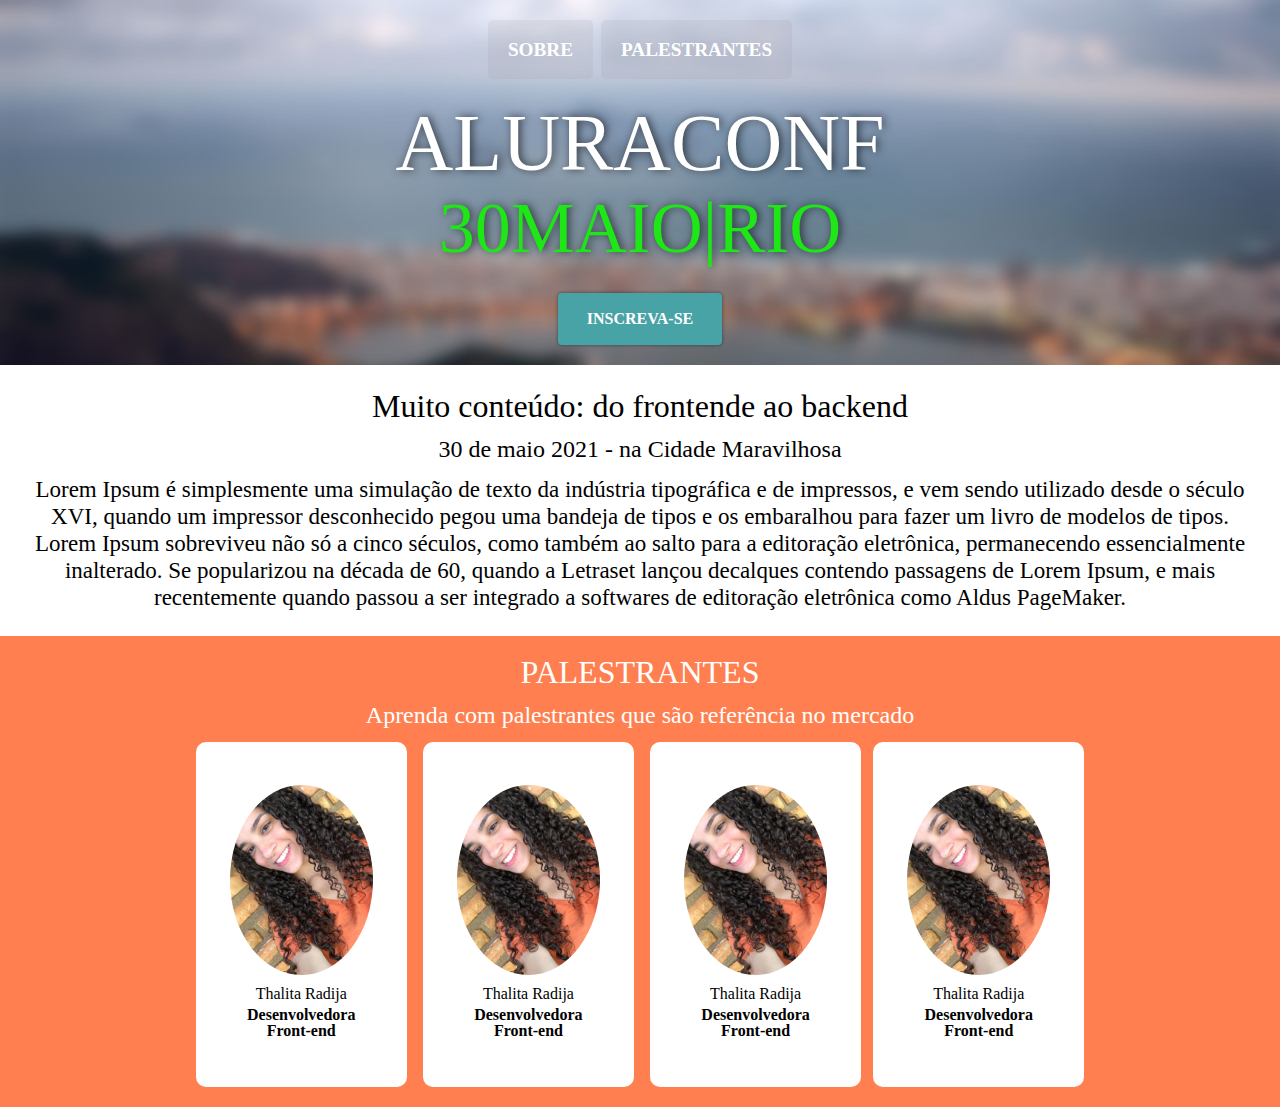
==== __MACOSX/Projeto/home/index.html @ 328bd643 "feat: alterações" ====
<!DOCTYPE html>
<html lang="en">

<head>
    <meta charset="UTF-8">
    <meta http-equiv="X-UA-Compatible" content="IE=edge">
    <meta name="viewport" content="width=device-width, initial-scale=1.0">
    <title>Projeto Final</title>
    <link rel="stylesheet" href="../css/reset.css">
    <link rel="stylesheet" href="./style.css">
</head>

<body>
    <header>
        <nav class="destaque">
            <ul>
                <li class="navegacao">Sobre</li>
                <li class="navegacao">Palestrantes</li>
            </ul>
            <div class="titulos">
                <h1 class="titulo">aluraconf</h1>
                <h2 class="subTitulo">30maio|rio</h2>
            </div>

            <a class="botao" href="#">Inscreva-se</a>
        </nav>
    </header>
    <main>
        <section class="conteudo">
            <h3>Muito conteúdo: do frontende ao backend</h3>
            <h4>30 de maio 2021 - na Cidade Maravilhosa</h4>

            <p>Lorem Ipsum é simplesmente uma simulação de texto da indústria tipográfica e de impressos, e vem sendo
                utilizado desde o século XVI, quando um impressor desconhecido pegou uma bandeja de tipos e os
                embaralhou para fazer um livro de modelos de tipos. Lorem Ipsum sobreviveu não só a cinco séculos, como
                também ao salto para a editoração eletrônica, permanecendo essencialmente inalterado. Se popularizou na
                década de 60, quando a Letraset lançou decalques contendo passagens de Lorem Ipsum, e mais recentemente
                quando passou a ser integrado a softwares de editoração eletrônica como Aldus PageMaker.</p>
        </section>

        <section class="palestrantes">
            <h3>Palestrantes</h3>
            <h4>Aprenda com palestrantes que são referência no mercado</h2>
            <ul>
                <li>
                    <img src="./IMG-20200927-WA0029.jpg" alt=""> <h1>Thalita Radija</h1>
                    <h2>Desenvolvedora Front-end</h2>
                </li>
                <li>
                    <img src="./IMG-20200927-WA0029.jpg" alt=""> <h1>Thalita Radija</h1>
                    <h2>Desenvolvedora Front-end</h2>
                </li>
                <li>
                    <img src="./IMG-20200927-WA0029.jpg" alt=""> <h1>Thalita Radija</h1>        
                    <h2>Desenvolvedora Front-end</h2>
                <li>
                    <img src="./IMG-20200927-WA0029.jpg" alt=""> <h1>Thalita Radija</h1>
                    <h2>Desenvolvedora Front-end</h2>
                </li>
            </ul>
        </section>
    </main>

</body>

</html>
---- __MACOSX/Projeto/home/style.css ----
/* HEADER */

.destaque{
    width: 100%;
    height: 100%;
    background-image: url(../img/destaque.jpeg);
    background-size: 100%;
    display: flex;
    align-items: center;
    justify-content: center;
    flex-direction: column;
}

 .navegacao{
    display: inline-block;
    font-size: 1.2rem;
    padding: 20px;
    border-radius: 5px;
    background: #928f8f1f;
    color: #fff;
    font-weight: bold;
    text-transform: uppercase;
    margin: 20px 2px 24px;
}

.titulos{
    display: contents;
    font-size: 3rem;
}

.titulo{
    color: #fff;
    text-transform: uppercase;
	text-shadow: 2px 0px 9px #000000a6;
}

.subTitulo{
    color: rgb(30, 230, 23);
    text-transform: uppercase;
    font-size: 0.9em;
    text-shadow: 2px 0px 9px #000000a6;
    margin: 9px;
}

.botao{
    background: #48A3A6;
    padding: 21px 35px;
    border-radius: 4px;
    text-decoration: none;
    color: #ffff;
    font-weight: bold;
    text-transform: uppercase;
    margin: 20px;
    box-shadow: 0px 0px 3px 1px #00000046;
}

nav li:hover{
    position: relative;
    top: -1px;
    background: #48A3A6;
    transition: 1s;
}

@media (max-width: 426px){
    .navegacao{
        font-size: 1rem;
    }
    
}

@media (max-width: 492px){
    .destaque{
        background-size: 170%;
    }
    
}

@media (min-width: 850px){
    .titulos{
        font-size: 5rem;
    }
    .botao{
        padding: 18px 29px;
    }
    
}
/* 
@media (min-width: 1498px){
    .titulos{
        font-size: 7rem;
    }
    .botao{
        padding: 28px 52px;
        font-size: 1.5rem;
    }
    .navegacao{
        font-size: 1.9rem;
    }
    main{
        line-height: 85px;
        font-size: 2rem;
    }
    
} */
/* CONTEUDO */
.conteudo {
    margin: 25px;
	text-align: center
}

main h3 {
    font-size: 2em;
    font-weight: 500;
}
main h4 {
    margin: 15px;
    font-size: 1.5em;
}

.conteudo p {
    line-height: 27px;
    font-size: 23px;
}

/* PALESTRANTES */
.palestrantes { 
    text-align: center;
	padding: 20px;
    background: coral;
}
.palestrantes h3{
    text-transform: uppercase;
    color: white;
}
.palestrantes h4{
    color: white;
}

.palestrantes li{
    display: inline-block;
    text-align: center;
    width: 17%;
    vertical-align: top;
    margin: 0 0.5%;
    padding: 43px 34px;
    background: white;
    box-sizing: border-box;
    border-radius: 10px;
}

img{
  border-radius: 50%;
  width: 100%;
  height: 100%;
  margin-bottom: 8px;
}

.palestrantes h2 {
    margin: 5px;
    font-weight: bold;
}

@media (max-width: 990px){
    .palestrantes li{
        display: inline-block;
        width: 33%;
        margin: 16px 0.5%;
        padding: 30px 20px;
    }
}
@media (max-width: 555px){
    .palestrantes li{
        display: inline-block;
        width: 60%;
    }
}
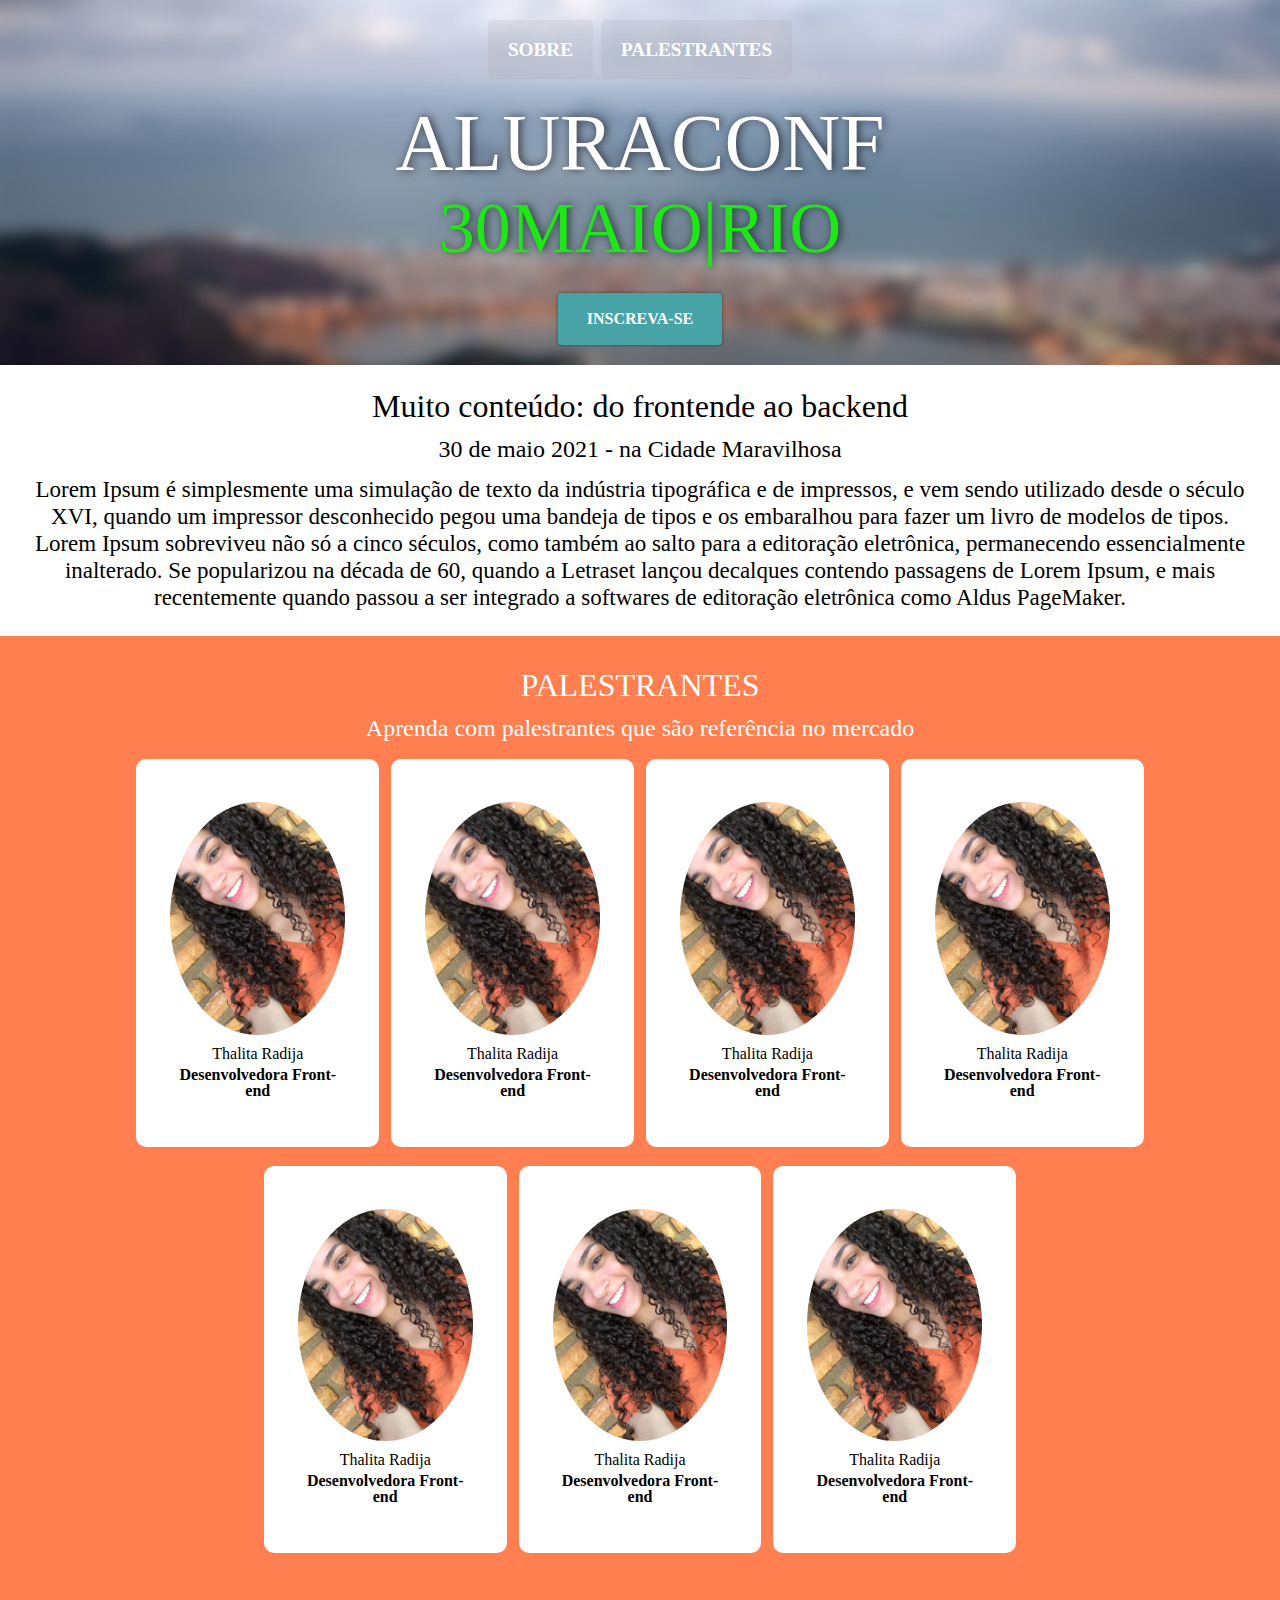
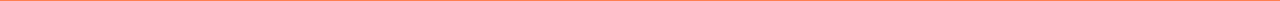
==== commit 3d35c94d: "ok" ====
--- a/__MACOSX/Projeto/home/index.html
+++ b/__MACOSX/Projeto/home/index.html
@@ -41,23 +41,36 @@
         <section class="palestrantes">
             <h3>Palestrantes</h3>
             <h4>Aprenda com palestrantes que são referência no mercado</h2>
-            <ul>
-                <li>
+            <div >
+                <div class="card">
                     <img src="./IMG-20200927-WA0029.jpg" alt=""> <h1>Thalita Radija</h1>
                     <h2>Desenvolvedora Front-end</h2>
-                </li>
-                <li>
+                </div>
+                <div class="card">
                     <img src="./IMG-20200927-WA0029.jpg" alt=""> <h1>Thalita Radija</h1>
                     <h2>Desenvolvedora Front-end</h2>
-                </li>
-                <li>
-                    <img src="./IMG-20200927-WA0029.jpg" alt=""> <h1>Thalita Radija</h1>        
-                    <h2>Desenvolvedora Front-end</h2>
-                <li>
+                </div>
+                <div class="card">
                     <img src="./IMG-20200927-WA0029.jpg" alt=""> <h1>Thalita Radija</h1>
                     <h2>Desenvolvedora Front-end</h2>
-                </li>
-            </ul>
+                </div>
+                <div class="card">
+                    <img src="./IMG-20200927-WA0029.jpg" alt=""> <h1>Thalita Radija</h1>
+                    <h2>Desenvolvedora Front-end</h2>
+                </div>
+                <div class="card">
+                    <img src="./IMG-20200927-WA0029.jpg" alt=""> <h1>Thalita Radija</h1>
+                    <h2>Desenvolvedora Front-end</h2>
+                </div>
+                <div class="card">
+                    <img src="./IMG-20200927-WA0029.jpg" alt=""> <h1>Thalita Radija</h1>
+                    <h2>Desenvolvedora Front-end</h2>
+                </div>
+                <div class="card">
+                    <img src="./IMG-20200927-WA0029.jpg" alt=""> <h1>Thalita Radija</h1>
+                    <h2>Desenvolvedora Front-end</h2>
+                </div>
+            </div>
         </section>
     </main>
 
--- a/__MACOSX/Projeto/home/style.css
+++ b/__MACOSX/Projeto/home/style.css
@@ -125,9 +125,10 @@
 
 /* PALESTRANTES */
 .palestrantes { 
-    text-align: center;
-	padding: 20px;
+    text-align: center;   
+    padding: 33px ;
     background: coral;
+
 }
 .palestrantes h3{
     text-transform: uppercase;
@@ -137,16 +138,15 @@
     color: white;
 }
 
-.palestrantes li{
+.card {
     display: inline-block;
-    text-align: center;
-    width: 17%;
-    vertical-align: top;
-    margin: 0 0.5%;
+    width: 20%;
     padding: 43px 34px;
+    margin: 4px 4px 15px;
     background: white;
     box-sizing: border-box;
     border-radius: 10px;
+    
 }
 
 img{
@@ -161,17 +161,20 @@
     font-weight: bold;
 }
 
-@media (max-width: 990px){
-    .palestrantes li{
+@media (max-width: 1000px){
+    .card{
         display: inline-block;
         width: 33%;
         margin: 16px 0.5%;
         padding: 30px 20px;
     }
 }
-@media (max-width: 555px){
-    .palestrantes li{
+
+@media (max-width: 630px){
+    .card{
         display: inline-block;
         width: 60%;
+        margin: 16px 0.5%;
+        padding: 30px 20px;
     }
 }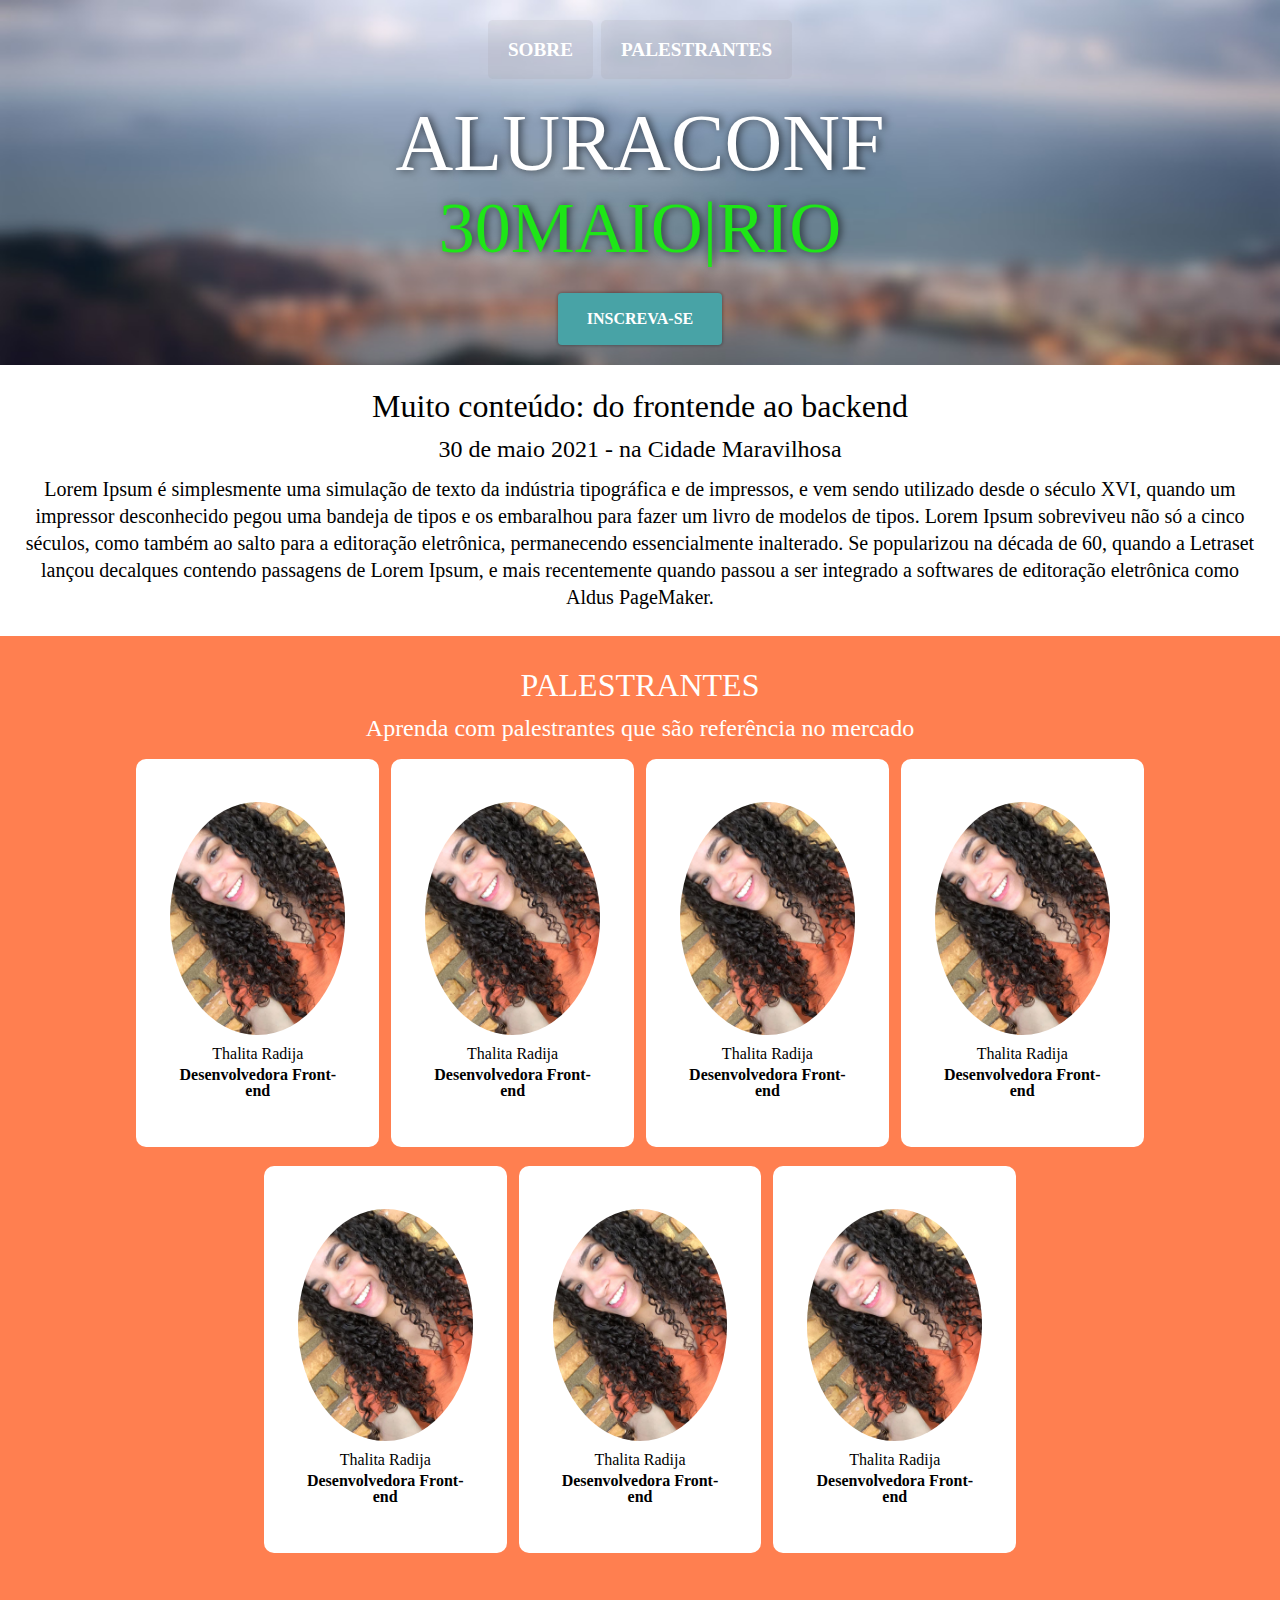
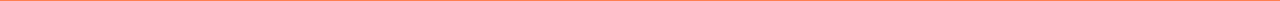
==== commit a0441fe2: "feat: implementações" ====
--- a/__MACOSX/Projeto/home/index.html
+++ b/__MACOSX/Projeto/home/index.html
@@ -13,10 +13,10 @@
 <body>
     <header>
         <nav class="destaque">
-            <ul>
-                <li class="navegacao">Sobre</li>
-                <li class="navegacao">Palestrantes</li>
-            </ul>
+            <div>
+                <a href="#inicio" class="navegacao">Sobre</a>
+                <a href="#palestrantes" class="navegacao">Palestrantes</a>
+            </div>
             <div class="titulos">
                 <h1 class="titulo">aluraconf</h1>
                 <h2 class="subTitulo">30maio|rio</h2>
@@ -26,7 +26,7 @@
         </nav>
     </header>
     <main>
-        <section class="conteudo">
+        <section id="inicio" class="conteudo">
             <h3>Muito conteúdo: do frontende ao backend</h3>
             <h4>30 de maio 2021 - na Cidade Maravilhosa</h4>
 
@@ -38,7 +38,7 @@
                 quando passou a ser integrado a softwares de editoração eletrônica como Aldus PageMaker.</p>
         </section>
 
-        <section class="palestrantes">
+        <section id="palestrantes" class="palestrantes">
             <h3>Palestrantes</h3>
             <h4>Aprenda com palestrantes que são referência no mercado</h2>
             <div >
--- a/__MACOSX/Projeto/home/style.css
+++ b/__MACOSX/Projeto/home/style.css
@@ -1,6 +1,7 @@
-
+html{
+    scroll-behavior: smooth;
+}
 /* HEADER */
-
 .destaque{
     width: 100%;
     height: 100%;
@@ -22,6 +23,7 @@
     font-weight: bold;
     text-transform: uppercase;
     margin: 20px 2px 24px;
+    text-decoration: none;
 }
 
 .titulos{
@@ -55,7 +57,7 @@
     box-shadow: 0px 0px 3px 1px #00000046;
 }
 
-nav li:hover{
+nav a:hover{
     position: relative;
     top: -1px;
     background: #48A3A6;
@@ -85,28 +87,10 @@
     }
     
 }
-/* 
-@media (min-width: 1498px){
-    .titulos{
-        font-size: 7rem;
-    }
-    .botao{
-        padding: 28px 52px;
-        font-size: 1.5rem;
-    }
-    .navegacao{
-        font-size: 1.9rem;
-    }
-    main{
-        line-height: 85px;
-        font-size: 2rem;
-    }
-    
-} */
 /* CONTEUDO */
 .conteudo {
     margin: 25px;
-	text-align: center
+	text-align: center;
 }
 
 main h3 {
@@ -120,7 +104,7 @@
 
 .conteudo p {
     line-height: 27px;
-    font-size: 23px;
+    font-size: 20px;
 }
 
 /* PALESTRANTES */
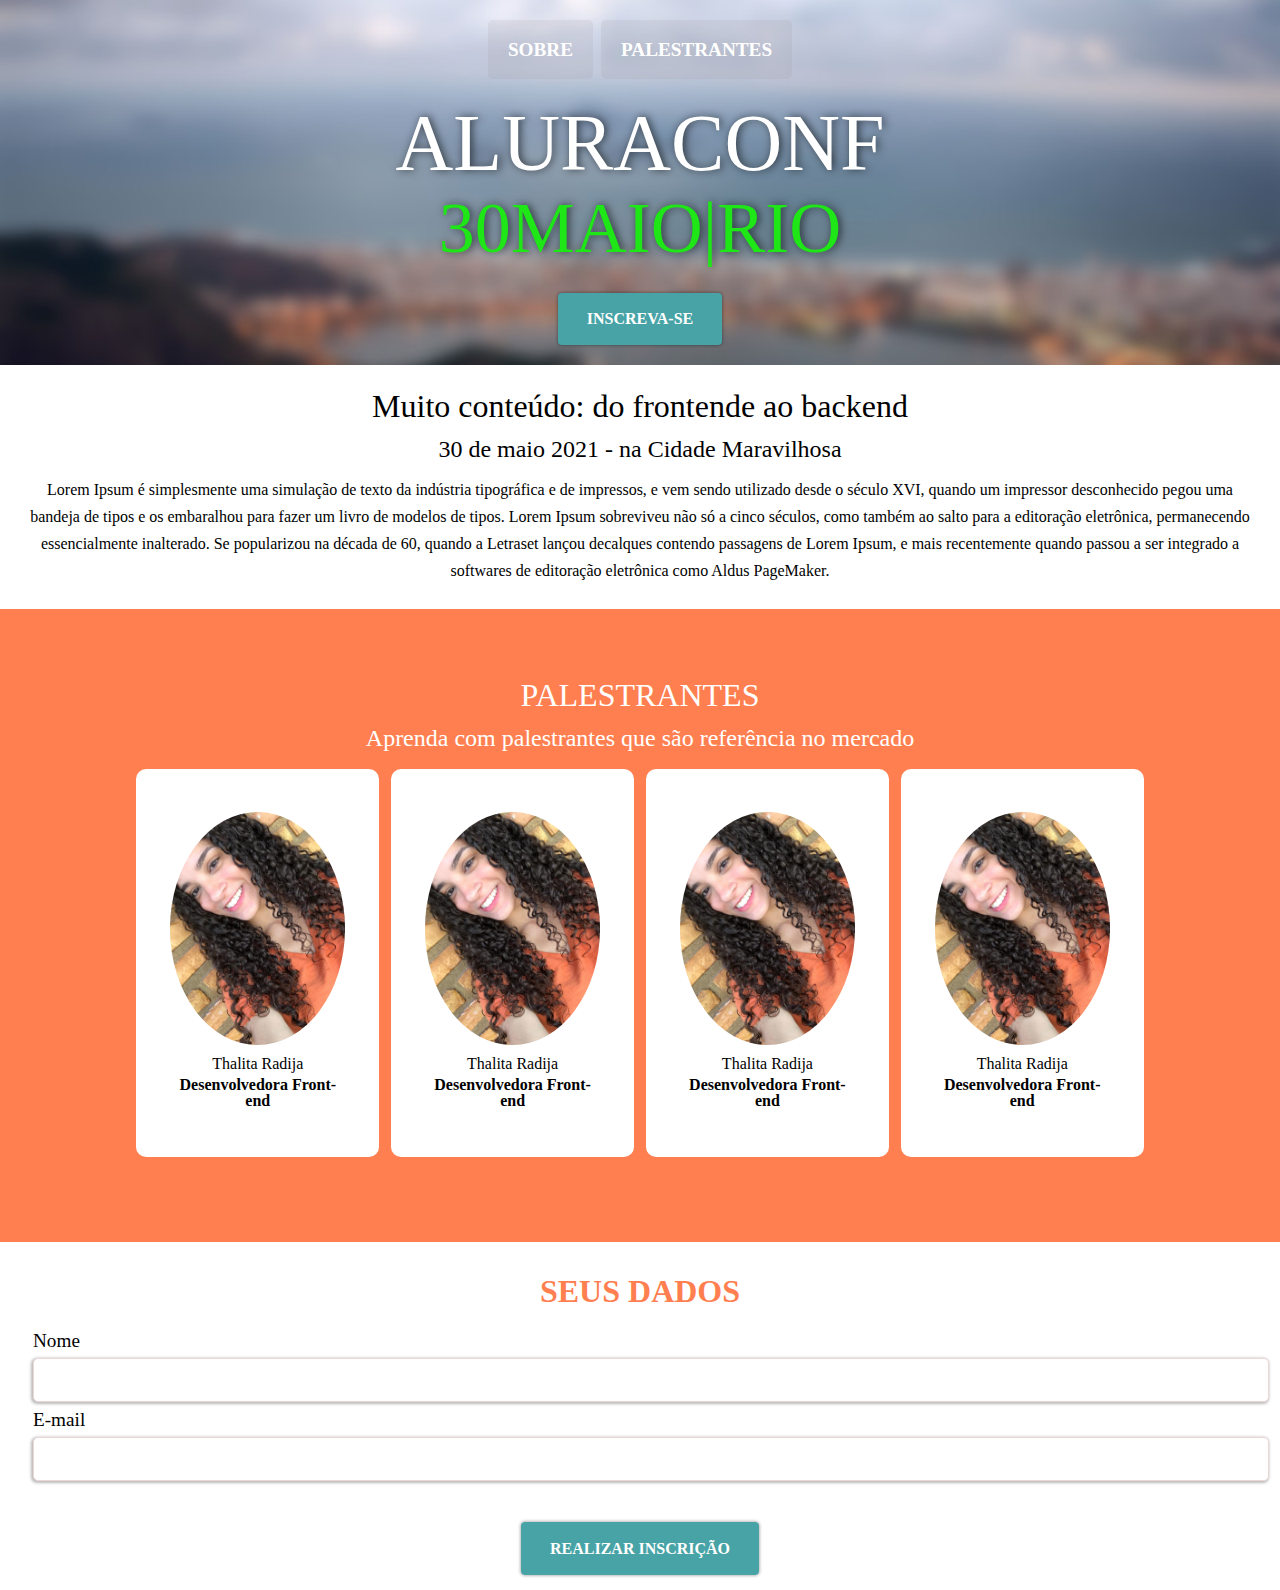
==== commit 89bb59b0: "finalização" ====
--- a/__MACOSX/Projeto/home/index.html
+++ b/__MACOSX/Projeto/home/index.html
@@ -22,7 +22,7 @@
                 <h2 class="subTitulo">30maio|rio</h2>
             </div>
 
-            <a class="botao" href="#">Inscreva-se</a>
+            <a class="botao" href="#form">Inscreva-se</a>
         </nav>
     </header>
     <main>
@@ -41,36 +41,42 @@
         <section id="palestrantes" class="palestrantes">
             <h3>Palestrantes</h3>
             <h4>Aprenda com palestrantes que são referência no mercado</h2>
-            <div >
-                <div class="card">
-                    <img src="./IMG-20200927-WA0029.jpg" alt=""> <h1>Thalita Radija</h1>
-                    <h2>Desenvolvedora Front-end</h2>
+                <div>
+                    <div class="card">
+                        <img src="./IMG-20200927-WA0029.jpg" alt="">
+                        <h1>Thalita Radija</h1>
+                        <h2>Desenvolvedora Front-end</h2>
+                    </div>
+                    <div class="card">
+                        <img src="./IMG-20200927-WA0029.jpg" alt="">
+                        <h1>Thalita Radija</h1>
+                        <h2>Desenvolvedora Front-end</h2>
+                    </div>
+                    <div class="card">
+                        <img src="./IMG-20200927-WA0029.jpg" alt="">
+                        <h1>Thalita Radija</h1>
+                        <h2>Desenvolvedora Front-end</h2>
+                    </div>
+                    <div class="card">
+                        <img src="./IMG-20200927-WA0029.jpg" alt="">
+                        <h1>Thalita Radija</h1>
+                        <h2>Desenvolvedora Front-end</h2>
+                    </div>
                 </div>
-                <div class="card">
-                    <img src="./IMG-20200927-WA0029.jpg" alt=""> <h1>Thalita Radija</h1>
-                    <h2>Desenvolvedora Front-end</h2>
+        </section>
+        <section id="form" class="formulario">
+            <form action="">
+                <h3>seus dados</h3>
+                <div class="input">
+                    <label for="nome">Nome</label>
+                    <input type="text" id="nome">
+
+                    <label for="email">E-mail</label>
+                    <input type="text" id="email">
+
+                    <a class="botao" href="" type="submit">Realizar Inscrição</a>
                 </div>
-                <div class="card">
-                    <img src="./IMG-20200927-WA0029.jpg" alt=""> <h1>Thalita Radija</h1>
-                    <h2>Desenvolvedora Front-end</h2>
-                </div>
-                <div class="card">
-                    <img src="./IMG-20200927-WA0029.jpg" alt=""> <h1>Thalita Radija</h1>
-                    <h2>Desenvolvedora Front-end</h2>
-                </div>
-                <div class="card">
-                    <img src="./IMG-20200927-WA0029.jpg" alt=""> <h1>Thalita Radija</h1>
-                    <h2>Desenvolvedora Front-end</h2>
-                </div>
-                <div class="card">
-                    <img src="./IMG-20200927-WA0029.jpg" alt=""> <h1>Thalita Radija</h1>
-                    <h2>Desenvolvedora Front-end</h2>
-                </div>
-                <div class="card">
-                    <img src="./IMG-20200927-WA0029.jpg" alt=""> <h1>Thalita Radija</h1>
-                    <h2>Desenvolvedora Front-end</h2>
-                </div>
-            </div>
+            </form>
         </section>
     </main>
 
--- a/__MACOSX/Projeto/home/style.css
+++ b/__MACOSX/Projeto/home/style.css
@@ -1,6 +1,9 @@
 html{
     scroll-behavior: smooth;
 }
+
+
+
 /* HEADER */
 .destaque{
     width: 100%;
@@ -87,6 +90,10 @@
     }
     
 }
+
+
+
+
 /* CONTEUDO */
 .conteudo {
     margin: 25px;
@@ -104,13 +111,18 @@
 
 .conteudo p {
     line-height: 27px;
-    font-size: 20px;
-}
+    font-size: 16px;
+}
+
+
+
+
+
 
 /* PALESTRANTES */
 .palestrantes { 
-    text-align: center;   
-    padding: 33px ;
+    text-align: center;  
+    padding: 70px 33px;
     background: coral;
 
 }
@@ -130,7 +142,6 @@
     background: white;
     box-sizing: border-box;
     border-radius: 10px;
-    
 }
 
 img{
@@ -145,7 +156,7 @@
     font-weight: bold;
 }
 
-@media (max-width: 1000px){
+@media (max-width: 1007px){
     .card{
         display: inline-block;
         width: 33%;
@@ -161,4 +172,61 @@
         margin: 16px 0.5%;
         padding: 30px 20px;
     }
+    .formulario .botao{
+        padding: 16px;
+        font-size: 12px;
+    }
+}
+
+@media (max-width: 425px){
+    .card{
+        width: 85%;
+    }
+}
+
+@media (max-width: 880px){
+    
+    .formulario .botao{
+        padding: 16px;
+        font-size: 12px;
+    }
+}
+
+
+
+
+
+/* FORMULARIO */
+.formulario{
+    text-align: center;   
+    padding: 33px ;
+}
+.formulario h3{
+    text-transform: uppercase;
+    color: coral;
+    font-weight: bold;
+    padding-bottom: 2%;
+}
+
+.input input, label{
+    display: block;
+    text-align: left;
+    font-size: 1.2rem;
+}
+.input input{
+    width: 100%;
+    margin: 8px 0px;
+    padding: 10px;
+    border-radius: 5px;
+    box-shadow: -1px 1px 3px 1px #00000046;
+    border: solid 1px #ecd7d7;
+}
+
+input:focus {
+    outline: none !important;
+    border:1px solid rgb(209, 113, 22);
+}
+
+#email{
+    margin-bottom: 60px;
 }